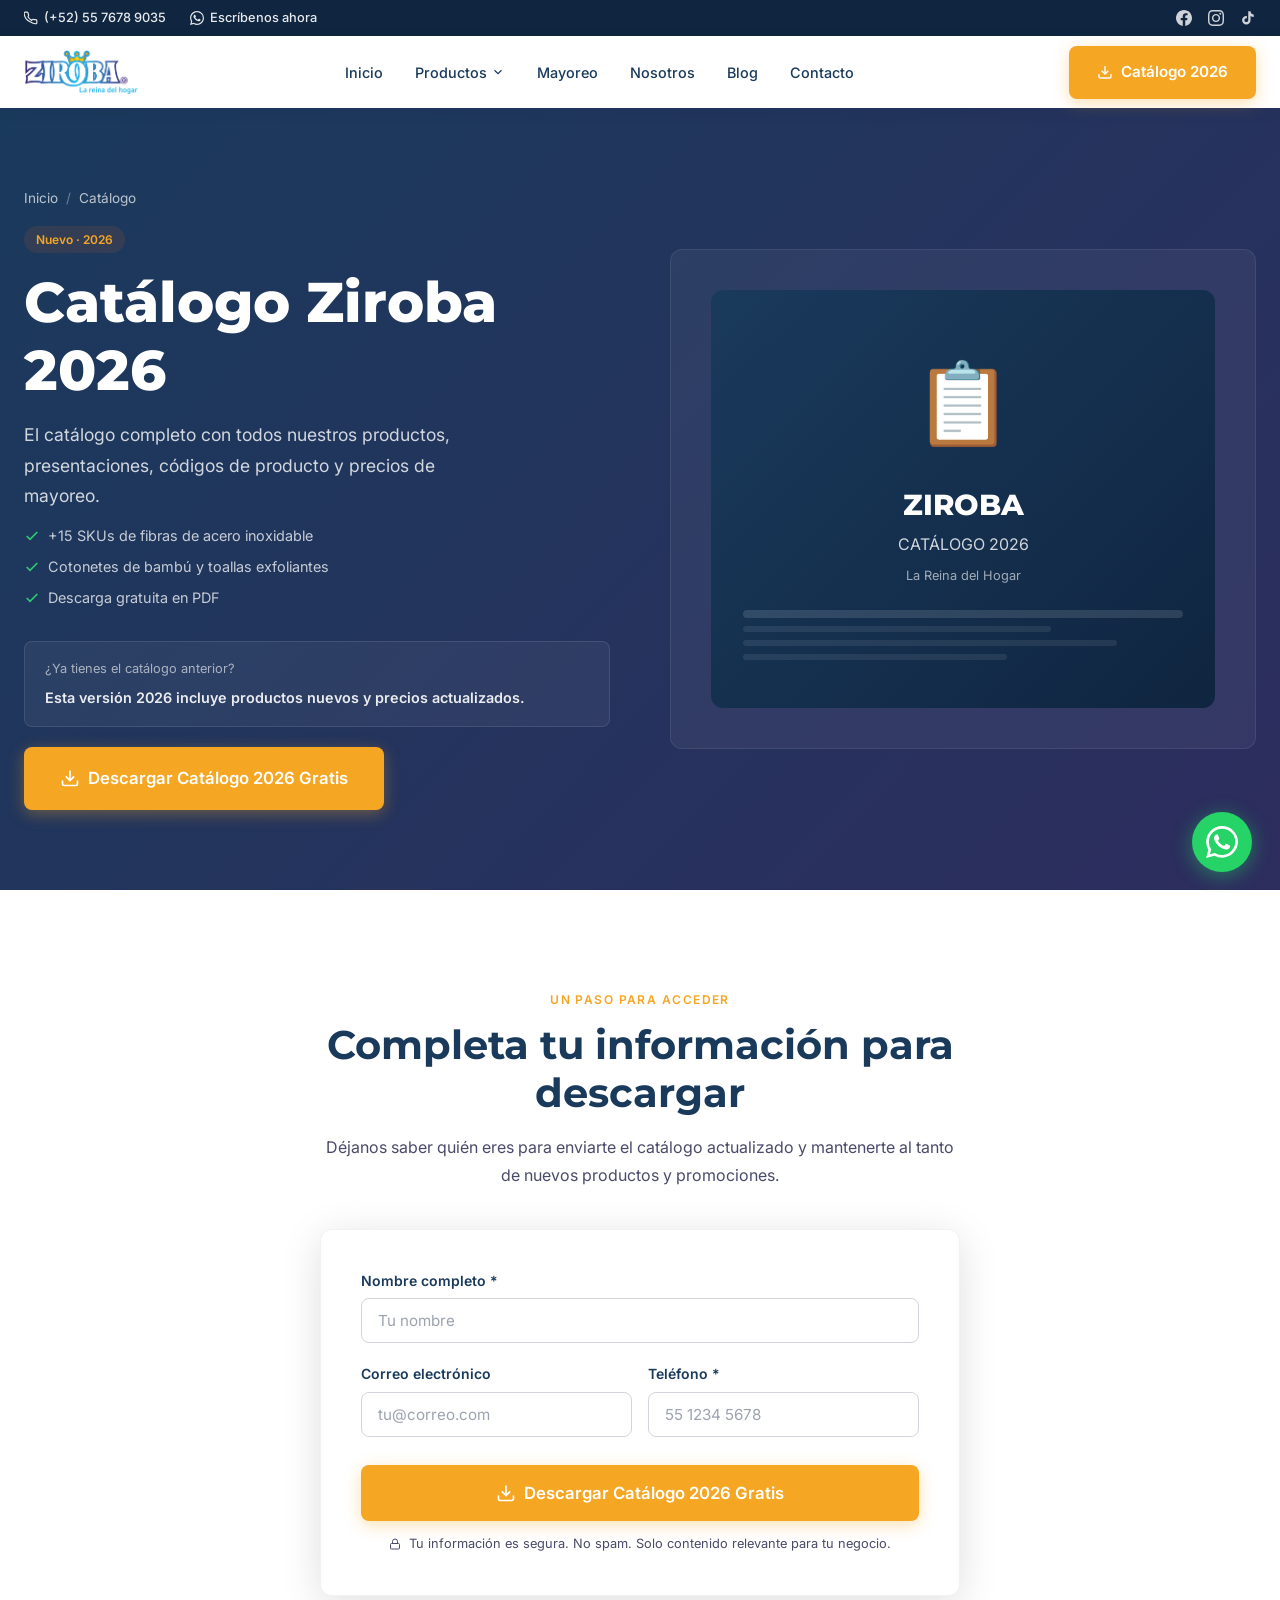
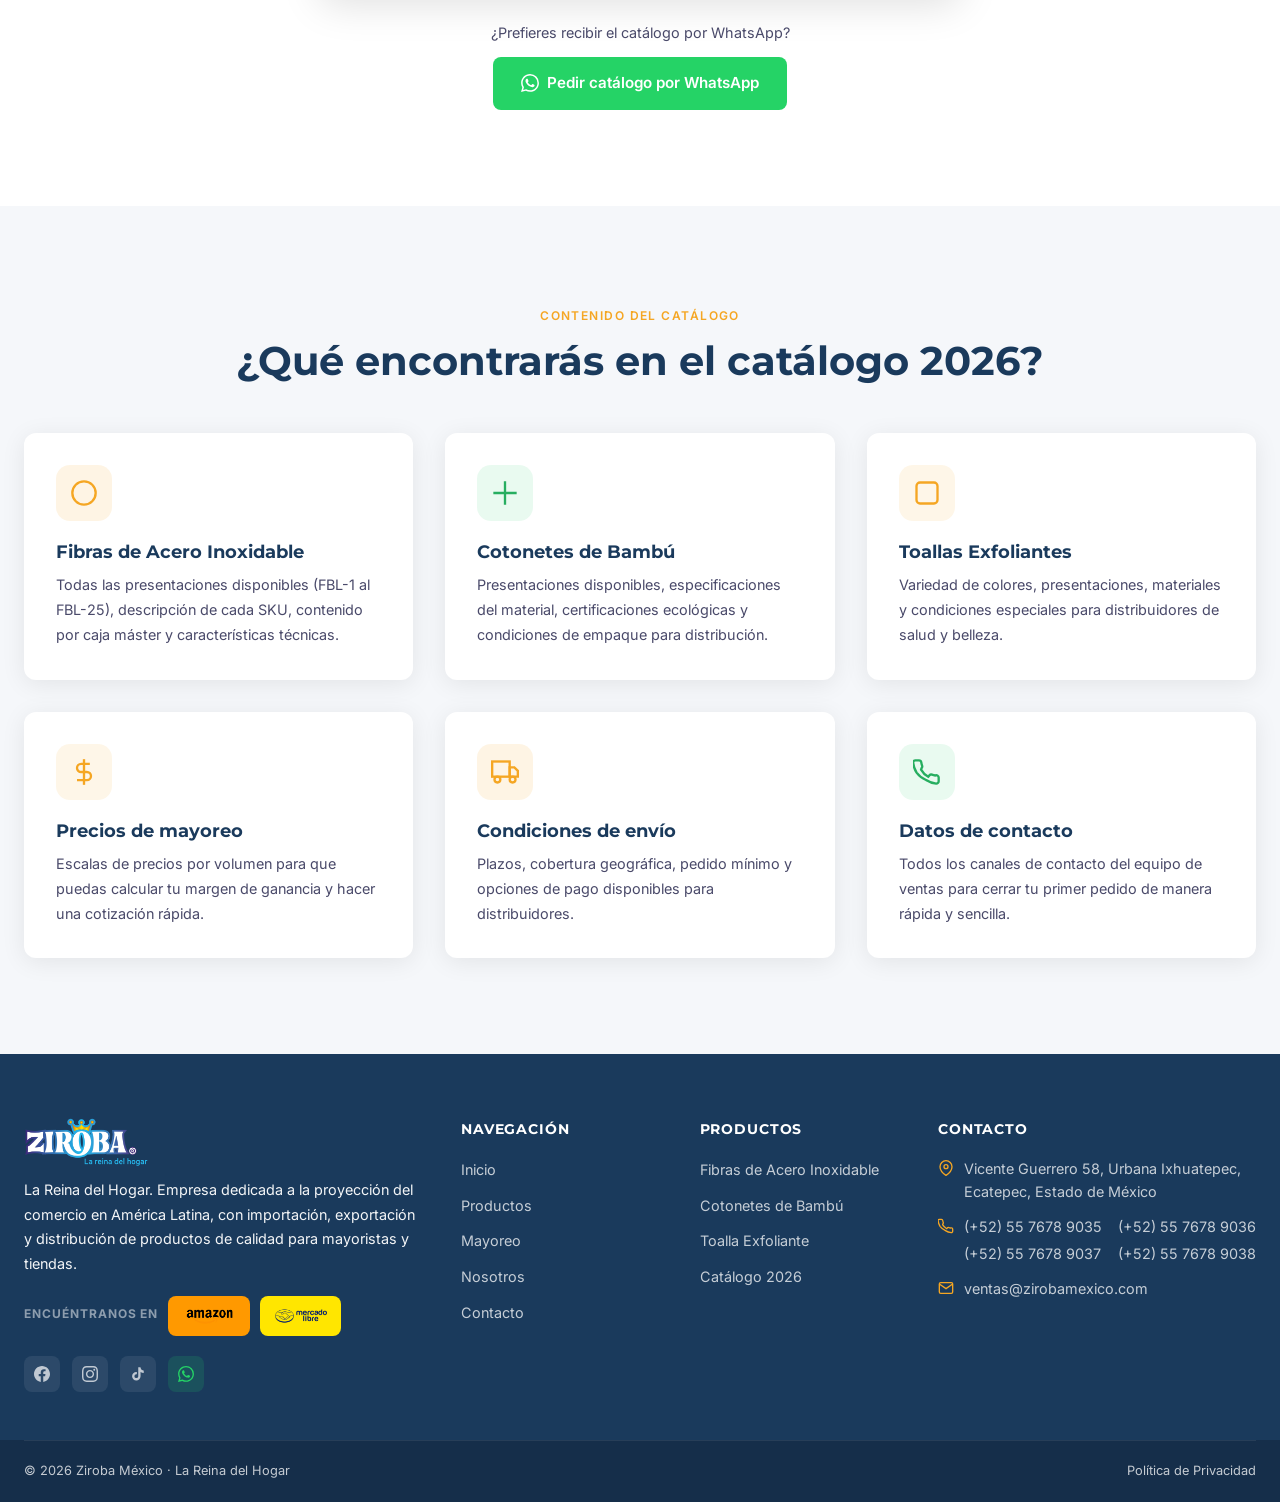
==== catalogo.html @ 5844ca06 "muestra" ====
﻿<!DOCTYPE html>
<html lang="es-MX">
<head>
  <meta charset="UTF-8">
  <meta name="viewport" content="width=device-width, initial-scale=1.0">
  <title>Catálogo Ziroba 2026 — Descarga Gratis</title>
  <meta name="description" content="Descarga gratis el catálogo Ziroba 2026: fibras de acero inoxidable, cotonetes de bambú y toalla exfoliante corporal con códigos de producto y precios de mayoreo.">
  <link rel="canonical" href="https://zirobamexico.com/catalogo.html">
  <meta property="og:title" content="Catálogo Ziroba 2026 — Descarga Gratis">
  <meta property="og:description" content="Descarga gratis el catálogo Ziroba 2026: fibras de acero inoxidable, cotonetes de bambú y toalla exfoliante con códigos de producto y precios de mayoreo.">
  <meta property="og:type" content="website">
  <meta property="og:url" content="https://zirobamexico.com/catalogo.html">
  <meta property="og:image" content="https://zirobamexico.com/imagenes/zirobalogo.png">
  <meta property="og:image:alt" content="Catálogo Ziroba 2026">
  <meta property="og:locale" content="es_MX">
  <meta name="twitter:card" content="summary">
  <meta name="twitter:title" content="Catálogo Ziroba 2026 — Descarga Gratis">
  <meta name="twitter:description" content="Descarga gratis el catálogo Ziroba 2026: fibras de acero inoxidable, cotonetes de bambú y toalla exfoliante con códigos de producto y precios de mayoreo.">
  <meta name="twitter:image" content="https://zirobamexico.com/imagenes/zirobalogo.png">
  <link rel="stylesheet" href="css/main.css">
</head>
<body>

  <div class="utility-bar">
    <div class="container">
      <div class="utility-bar__inner">
        <div class="utility-bar__contact">
          <a href="tel:+525576789035" class="utility-bar__item"><svg xmlns="http://www.w3.org/2000/svg" viewBox="0 0 24 24" fill="none" stroke="currentColor" stroke-width="2"><path d="M22 16.92v3a2 2 0 01-2.18 2 19.79 19.79 0 01-8.63-3.07A19.5 19.5 0 013.07 12.5 19.79 19.79 0 01.12 4 2 2 0 012.1 2h3a2 2 0 012 1.72c.127.96.361 1.903.7 2.81a2 2 0 01-.45 2.11L6.91 9.91a16 16 0 006.17 6.17l1.08-1.34a2 2 0 012.11-.45c.907.339 1.85.573 2.81.7A2 2 0 0122 16.92z"/></svg>(+52) 55 7678 9035</a>
          <a href="https://wa.me/525578583609" target="_blank" rel="noopener" class="utility-bar__item"><svg xmlns="http://www.w3.org/2000/svg" viewBox="0 0 24 24" fill="currentColor"><path d="M17.472 14.382c-.297-.149-1.758-.867-2.03-.967c-.273-.099-.471-.148-.67.15-.197.297-.767.966-.94 1.164-.173.199-.347.223-.644.075-.297-.15-1.255-.463-2.39-1.475-.883-.788-1.48-1.761-1.653-2.059-.173-.297-.018-.458.13-.606.134-.133.298-.347.446-.52.149-.174.198-.298.298-.497.099-.198.05-.371-.025-.52-.075-.149-.669-1.612-.916-2.207-.242-.579-.487-.5-.669-.51-.173-.008-.371-.01-.57-.01-.198 0-.52.074-.792.372-.272.297-1.04 1.016-1.04 2.479 0 1.462 1.065 2.875 1.213 3.074.149.198 2.096 3.2 5.077 4.487.709.306 1.262.489 1.694.625.712.227 1.36.195 1.871.118.571-.085 1.758-.719 2.006-1.413.248-.694.248-1.289.173-1.413-.074-.124-.272-.198-.57-.347m-5.421 7.403h-.004a9.87 9.87 0 01-5.031-1.378l-.361-.214-3.741.982.998-3.648-.235-.374a9.86 9.86 0 01-1.51-5.26c.001-5.45 4.436-9.884 9.888-9.884 2.64 0 5.122 1.03 6.988 2.898a9.825 9.825 0 012.893 6.994c-.003 5.45-4.437 9.884-9.885 9.884m8.413-18.297A11.815 11.815 0 0012.05 0C5.495 0 .16 5.335.157 11.892c0 2.096.547 4.142 1.588 5.945L.057 24l6.305-1.654a11.882 11.882 0 005.683 1.448h.005c6.554 0 11.89-5.335 11.893-11.893a11.821 11.821 0 00-3.48-8.413z"/></svg>Escríbenos ahora</a>
        </div>
        <div class="utility-bar__socials">
          <a href="https://www.facebook.com/ZirobaMX" target="_blank" rel="noopener" aria-label="Facebook"><svg xmlns="http://www.w3.org/2000/svg" viewBox="0 0 24 24" fill="currentColor"><path d="M24 12.073c0-6.627-5.373-12-12-12s-12 5.373-12 12c0 5.99 4.388 10.954 10.125 11.854v-8.385H7.078v-3.47h3.047V9.43c0-3.007 1.792-4.669 4.533-4.669 1.312 0 2.686.235 2.686.235v2.953H15.83c-1.491 0-1.956.925-1.956 1.874v2.25h3.328l-.532 3.47h-2.796v8.385C19.612 23.027 24 18.062 24 12.073z"/></svg></a>
          <a href="https://www.instagram.com/zirobamexico/" target="_blank" rel="noopener" aria-label="Instagram"><svg xmlns="http://www.w3.org/2000/svg" viewBox="0 0 24 24" fill="currentColor"><path d="M12 2.163c3.204 0 3.584.012 4.85.07 3.252.148 4.771 1.691 4.919 4.919.058 1.265.069 1.645.069 4.849 0 3.205-.012 3.584-.069 4.849-.149 3.225-1.664 4.771-4.919 4.919-1.266.058-1.644.07-4.85.07-3.204 0-3.584-.012-4.849-.07-3.26-.149-4.771-1.699-4.919-4.92-.058-1.265-.07-1.644-.07-4.849 0-3.204.013-3.583.07-4.849.149-3.227 1.664-4.771 4.919-4.919 1.266-.057 1.645-.069 4.849-.069zm0-2.163c-3.259 0-3.667.014-4.947.072-4.358.2-6.78 2.618-6.98 6.98-.059 1.281-.073 1.689-.073 4.948 0 3.259.014 3.668.072 4.948.2 4.358 2.618 6.78 6.98 6.98 1.281.058 1.689.072 4.948.072 3.259 0 3.668-.014 4.948-.072 4.354-.2 6.782-2.618 6.979-6.98.059-1.28.073-1.689.073-4.948 0-3.259-.014-3.667-.072-4.947-.196-4.354-2.617-6.78-6.979-6.98-1.281-.059-1.69-.073-4.949-.073zm0 5.838c-3.403 0-6.162 2.759-6.162 6.162s2.759 6.163 6.162 6.163 6.162-2.759 6.162-6.163c0-3.403-2.759-6.162-6.162-6.162zm0 10.162c-2.209 0-4-1.79-4-4 0-2.209 1.791-4 4-4s4 1.791 4 4c0 2.21-1.791 4-4 4zm6.406-11.845c-.796 0-1.441.645-1.441 1.44s.645 1.44 1.441 1.44c.795 0 1.439-.645 1.439-1.44s-.644-1.44-1.439-1.44z"/></svg></a><a href="https://www.tiktok.com/@zirobamexico" target="_blank" rel="noopener" aria-label="TikTok"><svg xmlns="http://www.w3.org/2000/svg" viewBox="0 0 24 24" fill="currentColor"><path d="M19.59 6.69a4.83 4.83 0 01-3.77-4.25V2h-3.45v13.67a2.89 2.89 0 01-2.88 2.5 2.89 2.89 0 01-2.89-2.89 2.89 2.89 0 012.89-2.89c.28 0 .54.04.79.1V9.01a6.33 6.33 0 00-.79-.05 6.34 6.34 0 00-6.34 6.34 6.34 6.34 0 006.34 6.34 6.34 6.34 0 006.33-6.34V8.83a8.18 8.18 0 004.78 1.52V6.9a4.85 4.85 0 01-1.01-.21z"/></svg></a>
        </div>
      </div>
    </div>
  </div>

  <nav class="navbar">
    <div class="container">
      <div class="navbar__inner">
        <a href="index.html" class="navbar__logo"><img src="imagenes/zirobalogo.png" alt="Ziroba México" style="height:44px;width:auto;object-fit:contain;"></a>
        <div class="navbar__nav">
          <a href="index.html" class="navbar__link">Inicio</a>
          <div class="navbar__dropdown">
            <a href="productos.html" class="navbar__link navbar__dropdown-toggle">Productos <svg xmlns="http://www.w3.org/2000/svg" viewBox="0 0 24 24" fill="none" stroke="currentColor" stroke-width="2"><polyline points="6 9 12 15 18 9"/></svg></a>
            <div class="navbar__dropdown-menu">
              <a href="productos.html#fibras" class="navbar__dropdown-item"><img src="imagenes/iconos%20productos/fibra.png" style="width:22px;height:22px;object-fit:contain;flex-shrink:0;">Fibras de Acero</a>
              <a href="productos.html#toallas" class="navbar__dropdown-item"><img src="imagenes/iconos%20productos/toalla.png" style="width:22px;height:22px;object-fit:contain;flex-shrink:0;">Toalla Exfoliante</a>
              <a href="productos.html#cotonetes" class="navbar__dropdown-item"><img src="imagenes/iconos%20productos/cotonete.png" style="width:22px;height:22px;object-fit:contain;flex-shrink:0;">Cotonetes de Bambú</a>
            </div>
          </div>
          <a href="distribuidores.html" class="navbar__link">Mayoreo</a>
          <a href="nosotros.html" class="navbar__link">Nosotros</a>
          <!--  <a href="donde-comprar.html" class="navbar__link">Dóndee Comprar</a> -->
          <a href="blog.html" class="navbar__link">Blog</a>
          <a href="contacto.html" class="navbar__link">Contacto</a>
        </div>
        <a href="catalogo.html" class="btn btn--primary navbar__cta active-cta" style="background:var(--orange);">
          <svg xmlns="http://www.w3.org/2000/svg" width="16" height="16" viewBox="0 0 24 24" fill="none" stroke="currentColor" stroke-width="2"><path d="M21 15v4a2 2 0 01-2 2H5a2 2 0 01-2-2v-4"/><polyline points="7 10 12 15 17 10"/><line x1="12" y1="15" x2="12" y2="3"/></svg>
          Catálogo 2026
        </a>
        <button class="navbar__hamburger" aria-label="Abrir menú"><span></span><span></span><span></span></button>
      </div>
    </div>
  </nav>

  <div class="navbar__mobile">
    <a href="index.html" class="navbar__mobile-link">Inicio</a>
    <a href="productos.html" class="navbar__mobile-link">Productos</a>
    <a href="distribuidores.html" class="navbar__mobile-link">Mayoreo</a>
    <a href="nosotros.html" class="navbar__mobile-link">Nosotros</a>
   <!-- <a href="donde-comprar.html" class="navbar__mobile-link">Dónde Comprar</a> -->
    <a href="blog.html" class="navbar__mobile-link">Blog</a>
    <a href="contacto.html" class="navbar__mobile-link">Contacto</a>
    <div class="navbar__mobile-ctas"><a href="catalogo.html" class="btn btn--orange" style="justify-content:center;">Catálogo 2026</a></div>
  </div>
 
  <!-- HERO CATÁLOGO -->
  <section style="background:linear-gradient(135deg,var(--navy) 0%,#2D2D5E 100%);padding:80px 0;min-height:60vh;display:flex;align-items:center;">
    <div class="container">
      <div class="grid-2" style="align-items:center;gap:60px;">
        <div>
          <nav class="breadcrumb"><a href="index.html">Inicio</a><span class="breadcrumb__sep">/</span><span>Catálogo</span></nav>
          <div class="badge badge--orange" style="margin-bottom:16px;">Nuevo · 2026</div>
          <h1 style="color:white;margin-bottom:16px;">Catálogo Ziroba 2026</h1>
          <p style="color:rgba(255,255,255,.8);font-size:1.1rem;margin-bottom:12px;max-width:480px;">El catálogo completo con todos nuestros productos, presentaciones, códigos de producto y precios de mayoreo.</p>
          <ul style="display:flex;flex-direction:column;gap:8px;margin-bottom:32px;">
            <li style="color:rgba(255,255,255,.75);font-size:.9rem;display:flex;align-items:center;gap:8px;">
              <svg xmlns="http://www.w3.org/2000/svg" width="16" height="16" viewBox="0 0 24 24" fill="none" stroke="#2ECC71" stroke-width="2.5"><polyline points="20 6 9 17 4 12"/></svg>
              +15 SKUs de fibras de acero inoxidable
            </li>
            <li style="color:rgba(255,255,255,.75);font-size:.9rem;display:flex;align-items:center;gap:8px;">
              <svg xmlns="http://www.w3.org/2000/svg" width="16" height="16" viewBox="0 0 24 24" fill="none" stroke="#2ECC71" stroke-width="2.5"><polyline points="20 6 9 17 4 12"/></svg>
              Cotonetes de bambú y toallas exfoliantes
            </li>
            <li style="color:rgba(255,255,255,.75);font-size:.9rem;display:flex;align-items:center;gap:8px;">
              <svg xmlns="http://www.w3.org/2000/svg" width="16" height="16" viewBox="0 0 24 24" fill="none" stroke="#2ECC71" stroke-width="2.5"><polyline points="20 6 9 17 4 12"/></svg>
              Descarga gratuita en PDF
            </li>
          </ul>
          <div style="background:rgba(255,255,255,.05);border:1px solid rgba(255,255,255,.1);border-radius:var(--radius-sm);padding:16px 20px;margin-bottom:20px;">
            <p style="color:rgba(255,255,255,.6);font-size:.8rem;margin-bottom:4px;">¿Ya tienes el catálogo anterior?</p>
            <p style="color:rgba(255,255,255,.9);font-size:.9rem;font-weight:600;">Esta versión 2026 incluye productos nuevos y precios actualizados.</p>
          </div>
          <a href="#formulario-catalogo" class="btn btn--orange btn--lg">
            <svg xmlns="http://www.w3.org/2000/svg" width="20" height="20" viewBox="0 0 24 24" fill="none" stroke="currentColor" stroke-width="2"><path d="M21 15v4a2 2 0 01-2 2H5a2 2 0 01-2-2v-4"/><polyline points="7 10 12 15 17 10"/><line x1="12" y1="15" x2="12" y2="3"/></svg>
            Descargar Catálogo 2026 Gratis
          </a>
        </div>
        <div class="reveal">
          <div style="background:rgba(255,255,255,.05);border:1px solid rgba(255,255,255,.08);border-radius:var(--radius);padding:40px;text-align:center;">
            <div style="background:linear-gradient(135deg,var(--teal),var(--teal-dark));border-radius:var(--radius);padding:48px 32px;margin-bottom:0;">
              <div style="font-size:5rem;margin-bottom:16px;">📋</div>
              <div style="font-family:'Montserrat',sans-serif;font-weight:800;font-size:1.8rem;color:white;margin-bottom:4px;">ZIROBA</div>
              <div style="color:rgba(255,255,255,.8);font-size:1rem;margin-bottom:8px;">CATÁLOGO 2026</div>
              <div style="color:rgba(255,255,255,.6);font-size:.8rem;">La Reina del Hogar</div>
              <div style="margin-top:24px;display:flex;flex-direction:column;gap:8px;">
                <div style="background:rgba(255,255,255,.12);border-radius:6px;height:8px;"></div>
                <div style="background:rgba(255,255,255,.08);border-radius:6px;height:6px;width:70%;"></div>
                <div style="background:rgba(255,255,255,.08);border-radius:6px;height:6px;width:85%;"></div>
                <div style="background:rgba(255,255,255,.08);border-radius:6px;height:6px;width:60%;"></div>
              </div>
            </div>
          </div>
        </div>
      </div>
    </div>
  </section>

  <!-- FORMULARIO DE DESCARGA -->
  <section id="formulario-catalogo" class="section">
    <div class="container">
      <div style="max-width:640px;margin:0 auto;">
        <div class="text-center" style="margin-bottom:40px;">
          <span class="section-label">Un paso para acceder</span>
          <h2 class="section-title">Completa tu información para descargar</h2>
          <p>Déjanos saber quién eres para enviarte el catálogo actualizado y mantenerte al tanto de nuevos productos y promociones.</p>
        </div>

        <div style="background:white;border-radius:var(--radius);box-shadow:var(--shadow-md);padding:40px;border:1px solid rgba(0,0,0,.05);">
          <form data-form="catalogo" data-download="catalogo/catalogo-ziroba-2026.pdf">
            <input type="hidden" name="subject" value="Descarga de catálogo — Ziroba México">
            <input type="hidden" name="from_name" value="Formulario Web Ziroba">
            <div class="form-group">
              <label class="form-label" for="cat-nombre">Nombre completo *</label>
              <input type="text" id="cat-nombre" name="nombre" class="form-control" placeholder="Tu nombre" required>
            </div>
            <div class="grid-2" style="gap:16px;">
              <div class="form-group">
                <label class="form-label" for="cat-email">Correo electrónico</label>
                <input type="email" id="cat-email" name="email" class="form-control" placeholder="tu@correo.com">
              </div>
              <div class="form-group">
                <label class="form-label" for="cat-telefono">Teléfono *</label>
                <input type="tel" id="cat-telefono" name="telefono" class="form-control" placeholder="55 1234 5678" required>
              </div>
            </div>
            <button type="submit" class="btn btn--orange btn--lg" style="width:100%;justify-content:center;margin-top:8px;">
              <svg xmlns="http://www.w3.org/2000/svg" width="20" height="20" viewBox="0 0 24 24" fill="none" stroke="currentColor" stroke-width="2"><path d="M21 15v4a2 2 0 01-2 2H5a2 2 0 01-2-2v-4"/><polyline points="7 10 12 15 17 10"/><line x1="12" y1="15" x2="12" y2="3"/></svg>
              Descargar Catálogo 2026 Gratis
            </button>
          </form>
          <p style="font-size:.8rem;color:var(--gray);text-align:center;margin-top:12px;">
            <svg xmlns="http://www.w3.org/2000/svg" width="12" height="12" viewBox="0 0 24 24" fill="none" stroke="currentColor" stroke-width="2" style="vertical-align:middle;margin-right:4px;"><rect x="3" y="11" width="18" height="11" rx="2" ry="2"/><path d="M7 11V7a5 5 0 0110 0v4"/></svg>
            Tu información es segura. No spam. Solo contenido relevante para tu negocio.
          </p>
        </div>

        <!-- Alternativa WhatsApp -->
        <div style="margin-top:24px;text-align:center;">
          <p style="color:var(--gray);font-size:.9rem;margin-bottom:12px;">¿Prefieres recibir el catálogo por WhatsApp?</p>
          <a href="https://wa.me/525578583609?text=Hola%2C+me+interesa+recibir+el+cat%C3%A1logo+2026+de+Ziroba." target="_blank" rel="noopener"
             class="btn" style="background:#25D366;color:white;gap:8px;display:inline-flex;align-items:center;">
            <svg xmlns="http://www.w3.org/2000/svg" width="18" height="18" viewBox="0 0 24 24" fill="currentColor"><path d="M17.472 14.382c-.297-.149-1.758-.867-2.03-.967c-.273-.099-.471-.148-.67.15-.197.297-.767.966-.94 1.164-.173.199-.347.223-.644.075-.297-.15-1.255-.463-2.39-1.475-.883-.788-1.48-1.761-1.653-2.059-.173-.297-.018-.458.13-.606.134-.133.298-.347.446-.52.149-.174.198-.298.298-.497.099-.198.05-.371-.025-.52-.075-.149-.669-1.612-.916-2.207-.242-.579-.487-.5-.669-.51-.173-.008-.371-.01-.57-.01-.198 0-.52.074-.792.372-.272.297-1.04 1.016-1.04 2.479 0 1.462 1.065 2.875 1.213 3.074.149.198 2.096 3.2 5.077 4.487.709.306 1.262.489 1.694.625.712.227 1.36.195 1.871.118.571-.085 1.758-.719 2.006-1.413.248-.694.248-1.289.173-1.413-.074-.124-.272-.198-.57-.347m-5.421 7.403h-.004a9.87 9.87 0 01-5.031-1.378l-.361-.214-3.741.982.998-3.648-.235-.374a9.86 9.86 0 01-1.51-5.26c.001-5.45 4.436-9.884 9.888-9.884 2.64 0 5.122 1.03 6.988 2.898a9.825 9.825 0 012.893 6.994c-.003 5.45-4.437 9.884-9.885 9.884m8.413-18.297A11.815 11.815 0 0012.05 0C5.495 0 .16 5.335.157 11.892c0 2.096.547 4.142 1.588 5.945L.057 24l6.305-1.654a11.882 11.882 0 005.683 1.448h.005c6.554 0 11.89-5.335 11.893-11.893a11.821 11.821 0 00-3.48-8.413z"/></svg>
            Pedir catálogo por WhatsApp
          </a>
        </div>
      </div>
    </div>
  </section>

  <!-- QUÉ ENCONTRARÁS -->
  <section class="section section--alt">
    <div class="container">
      <div class="text-center" style="margin-bottom:48px;">
        <span class="section-label">Contenido del catálogo</span>
        <h2 class="section-title">¿Qué encontrarás en el catálogo 2026?</h2>
      </div>
      <div class="grid-3">
        <div class="feature-card reveal">
          <div class="feature-card__icon"><svg xmlns="http://www.w3.org/2000/svg" viewBox="0 0 24 24" fill="none" stroke="currentColor" stroke-width="2"><circle cx="12" cy="12" r="10"/></svg></div>
          <h3 class="feature-card__title">Fibras de Acero Inoxidable</h3>
          <p class="feature-card__text">Todas las presentaciones disponibles (FBL-1 al FBL-25), descripción de cada SKU, contenido por caja máster y características técnicas.</p>
        </div>
        <div class="feature-card reveal reveal-delay-1">
          <div class="feature-card__icon" style="background:rgba(46,204,113,.1);color:#27ae60;"><svg xmlns="http://www.w3.org/2000/svg" viewBox="0 0 24 24" fill="none" stroke="currentColor" stroke-width="2"><path d="M12 2v20M2 12h20"/></svg></div>
          <h3 class="feature-card__title">Cotonetes de Bambú</h3>
          <p class="feature-card__text">Presentaciones disponibles, especificaciones del material, certificaciones ecológicas y condiciones de empaque para distribución.</p>
        </div>
        <div class="feature-card reveal reveal-delay-2">
          <div class="feature-card__icon" style="background:rgba(245,166,35,.1);color:var(--orange);"><svg xmlns="http://www.w3.org/2000/svg" viewBox="0 0 24 24" fill="none" stroke="currentColor" stroke-width="2"><rect x="3" y="3" width="18" height="18" rx="3"/></svg></div>
          <h3 class="feature-card__title">Toallas Exfoliantes</h3>
          <p class="feature-card__text">Variedad de colores, presentaciones, materiales y condiciones especiales para distribuidores de salud y belleza.</p>
        </div>
        <div class="feature-card reveal">
          <div class="feature-card__icon" style="background:rgba(245,166,35,.1);color:var(--orange);"><svg xmlns="http://www.w3.org/2000/svg" viewBox="0 0 24 24" fill="none" stroke="currentColor" stroke-width="2"><line x1="12" y1="1" x2="12" y2="23"/><path d="M17 5H9.5a3.5 3.5 0 000 7h5a3.5 3.5 0 010 7H6"/></svg></div>
          <h3 class="feature-card__title">Precios de mayoreo</h3>
          <p class="feature-card__text">Escalas de precios por volumen para que puedas calcular tu margen de ganancia y hacer una cotización rápida.</p>
        </div>
        <div class="feature-card reveal reveal-delay-1">
          <div class="feature-card__icon"><svg xmlns="http://www.w3.org/2000/svg" viewBox="0 0 24 24" fill="none" stroke="currentColor" stroke-width="2"><rect x="1" y="3" width="15" height="13"/><polygon points="16 8 20 8 23 11 23 16 16 16 16 8"/><circle cx="5.5" cy="18.5" r="2.5"/><circle cx="18.5" cy="18.5" r="2.5"/></svg></div>
          <h3 class="feature-card__title">Condiciones de envío</h3>
          <p class="feature-card__text">Plazos, cobertura geográfica, pedido mínimo y opciones de pago disponibles para distribuidores.</p>
        </div>
        <div class="feature-card reveal reveal-delay-2">
          <div class="feature-card__icon" style="background:rgba(46,204,113,.1);color:#27ae60;"><svg xmlns="http://www.w3.org/2000/svg" viewBox="0 0 24 24" fill="none" stroke="currentColor" stroke-width="2"><path d="M22 16.92v3a2 2 0 01-2.18 2 19.79 19.79 0 01-8.63-3.07A19.5 19.5 0 013.07 12.5 19.79 19.79 0 01.12 4 2 2 0 012.1 2h3a2 2 0 012 1.72c.127.96.361 1.903.7 2.81a2 2 0 01-.45 2.11L6.91 9.91a16 16 0 006.17 6.17l1.08-1.34a2 2 0 012.11-.45c.907.339 1.85.573 2.81.7A2 2 0 0122 16.92z"/></svg></div>
          <h3 class="feature-card__title">Datos de contacto</h3>
          <p class="feature-card__text">Todos los canales de contacto del equipo de ventas para cerrar tu primer pedido de manera rápida y sencilla.</p>
        </div>
      </div>
    </div>
  </section>

  <!-- FOOTER -->
  <footer class="footer">
    <div class="container">
      <div class="footer__grid">
        <div>
          <div class="footer__logo">
            <img src="imagenes/zirobalogo.png" alt="Ziroba México" style="height:48px;width:auto;object-fit:contain;">
          </div>
          <p class="footer__desc">La Reina del Hogar. Empresa dedicada a la proyección del comercio en América Latina, con importación, exportación y distribución de productos de calidad para mayoristas y tiendas.</p>
          <div class="footer__encuentranos">
            <p style="font-size:.75rem;font-weight:700;text-transform:uppercase;letter-spacing:.08em;color:rgba(255,255,255,.5);margin-bottom:6px;">Encuéntranos en</p>
            <a href="https://www.amazon.com.mx/s?srs=121147690011&rh=p_89%3AZIROBA" class="amazon" target="_blank" rel="noopener">
              <img src="imagenes/iconos%20productos/amazon.png" alt="Amazon" style="height:28px;width:auto;object-fit:contain;">
            </a>
            <a href="https://listado.mercadolibre.com.mx/zacate-corporal-ziroba#D[A:Zacate%20Corporal%20Ziroba]" class="ml" target="_blank" rel="noopener">
              <img src="imagenes/iconos%20productos/MERCADO%20LIBRE.png" alt="Mercado Libre" style="height:28px;width:auto;object-fit:contain;">
            </a>
          </div>
          <div class="footer__socials">
            <a href="https://www.facebook.com/ZirobaMX" target="_blank" rel="noopener" class="footer__social-btn" aria-label="Facebook">
              <svg xmlns="http://www.w3.org/2000/svg" viewBox="0 0 24 24" fill="currentColor"><path d="M24 12.073c0-6.627-5.373-12-12-12s-12 5.373-12 12c0 5.99 4.388 10.954 10.125 11.854v-8.385H7.078v-3.47h3.047V9.43c0-3.007 1.792-4.669 4.533-4.669 1.312 0 2.686.235 2.686.235v2.953H15.83c-1.491 0-1.956.925-1.956 1.874v2.25h3.328l-.532 3.47h-2.796v8.385C19.612 23.027 24 18.062 24 12.073z"/></svg>
            </a>
            <a href="https://www.instagram.com/zirobamexico/" target="_blank" rel="noopener" class="footer__social-btn" aria-label="Instagram">
              <svg xmlns="http://www.w3.org/2000/svg" viewBox="0 0 24 24" fill="currentColor"><path d="M12 2.163c3.204 0 3.584.012 4.85.07 3.252.148 4.771 1.691 4.919 4.919.058 1.265.069 1.645.069 4.849 0 3.205-.012 3.584-.069 4.849-.149 3.225-1.664 4.771-4.919 4.919-1.266.058-1.644.07-4.85.07-3.204 0-3.584-.012-4.849-.07-3.26-.149-4.771-1.699-4.919-4.92-.058-1.265-.07-1.644-.07-4.849 0-3.204.013-3.583.07-4.849.149-3.227 1.664-4.771 4.919-4.919 1.266-.057 1.645-.069 4.849-.069zm0-2.163c-3.259 0-3.667.014-4.947.072-4.358.2-6.78 2.618-6.98 6.98-.059 1.281-.073 1.689-.073 4.948 0 3.259.014 3.668.072 4.948.2 4.358 2.618 6.78 6.98 6.98 1.281.058 1.689.072 4.948.072 3.259 0 3.668-.014 4.948-.072 4.354-.2 6.782-2.618 6.979-6.98.059-1.28.073-1.689.073-4.948 0-3.259-.014-3.667-.072-4.947-.196-4.354-2.617-6.78-6.979-6.98-1.281-.059-1.69-.073-4.949-.073zm0 5.838c-3.403 0-6.162 2.759-6.162 6.162s2.759 6.163 6.162 6.163 6.162-2.759 6.162-6.163c0-3.403-2.759-6.162-6.162-6.162zm0 10.162c-2.209 0-4-1.79-4-4 0-2.209 1.791-4 4-4s4 1.791 4 4c0 2.21-1.791 4-4 4zm6.406-11.845c-.796 0-1.441.645-1.441 1.44s.645 1.44 1.441 1.44c.795 0 1.439-.645 1.439-1.44s-.644-1.44-1.439-1.44z"/></svg>
            </a>
            <a href="https://www.tiktok.com/@zirobamexico" target="_blank" rel="noopener" class="footer__social-btn" aria-label="TikTok">
              <svg xmlns="http://www.w3.org/2000/svg" viewBox="0 0 24 24" fill="currentColor"><path d="M19.59 6.69a4.83 4.83 0 01-3.77-4.25V2h-3.45v13.67a2.89 2.89 0 01-2.88 2.5 2.89 2.89 0 01-2.89-2.89 2.89 2.89 0 012.89-2.89c.28 0 .54.04.79.1V9.01a6.33 6.33 0 00-.79-.05 6.34 6.34 0 00-6.34 6.34 6.34 6.34 0 006.34 6.34 6.34 6.34 0 006.33-6.34V8.83a8.18 8.18 0 004.78 1.52V6.9a4.85 4.85 0 01-1.01-.21z"/></svg>
            </a>
            <a href="https://wa.me/525578583609" class="footer__social-btn" aria-label="WhatsApp" style="background:rgba(37,211,102,.15);color:#25D366;">
              <svg xmlns="http://www.w3.org/2000/svg" viewBox="0 0 24 24" fill="currentColor"><path d="M17.472 14.382c-.297-.149-1.758-.867-2.03-.967-.273-.099-.471-.148-.67.15-.197.297-.767.966-.94 1.164-.173.199-.347.223-.644.075-.297-.15-1.255-.463-2.39-1.475-.883-.788-1.48-1.761-1.653-2.059-.173-.297-.018-.458.13-.606.134-.133.298-.347.446-.52.149-.174.198-.298.298-.497.099-.198.05-.371-.025-.52-.075-.149-.669-1.612-.916-2.207-.242-.579-.487-.5-.669-.51-.173-.008-.371-.01-.57-.01-.198 0-.52.074-.792.372-.272.297-1.04 1.016-1.04 2.479 0 1.462 1.065 2.875 1.213 3.074.149.198 2.096 3.2 5.077 4.487.709.306 1.262.489 1.694.625.712.227 1.36.195 1.871.118.571-.085 1.758-.719 2.006-1.413.248-.694.248-1.289.173-1.413-.074-.124-.272-.198-.57-.347m-5.421 7.403h-.004a9.87 9.87 0 01-5.031-1.378l-.361-.214-3.741.982.998-3.648-.235-.374a9.86 9.86 0 01-1.51-5.26c.001-5.45 4.436-9.884 9.888-9.884 2.64 0 5.122 1.03 6.988 2.898a9.825 9.825 0 012.893 6.994c-.003 5.45-4.437 9.884-9.885 9.884m8.413-18.297A11.815 11.815 0 0012.05 0C5.495 0 .16 5.335.157 11.892c0 2.096.547 4.142 1.588 5.945L.057 24l6.305-1.654a11.882 11.882 0 005.683 1.448h.005c6.554 0 11.89-5.335 11.893-11.893a11.821 11.821 0 00-3.48-8.413z"/></svg>
            </a>
          </div>
        </div>
        <div>
          <div class="footer__col-title">Navegación</div>
          <ul class="footer__links">
            <li><a href="index.html">Inicio</a></li>
            <li><a href="productos.html">Productos</a></li>
            <li><a href="distribuidores.html">Mayoreo</a></li>
            <li><a href="nosotros.html">Nosotros</a></li>
           <!-- <li><a href="donde-comprar.html">Dónde Comprar</a></li> -->
            <li><a href="contacto.html">Contacto</a></li>
          </ul>
        </div>
        <div>
          <div class="footer__col-title">Productos</div>
          <ul class="footer__links">
            <li><a href="productos.html#fibras">Fibras de Acero Inoxidable</a></li>
            <li><a href="productos.html#cotonetes">Cotonetes de Bambú</a></li>
            <li><a href="productos.html#toallas">Toalla Exfoliante</a></li>
            <li><a href="catalogo.html">Catálogo 2026</a></li>
          </ul>
        </div>
        <div>
          <div class="footer__col-title">Contacto</div>
          <div class="footer__contact-item">
            <svg xmlns="http://www.w3.org/2000/svg" viewBox="0 0 24 24" fill="none" stroke="#F5A623" stroke-width="2"><path d="M21 10c0 7-9 13-9 13s-9-6-9-13a9 9 0 0118 0z"/><circle cx="12" cy="10" r="3"/></svg>
            <a href="https://maps.app.goo.gl/gzKfzwtEmLWUvBBd7" target="_blank" rel="noopener" style="color:inherit;">Vicente Guerrero 58, Urbana Ixhuatepec,<br>Ecatepec, Estado de México</a>
          </div>
          <div class="footer__contact-item" style="align-items:flex-start;">
            <svg xmlns="http://www.w3.org/2000/svg" viewBox="0 0 24 24" fill="none" stroke="#F5A623" stroke-width="2" style="width:16px;height:16px;flex-shrink:0;margin-top:3px;"><path d="M22 16.92v3a2 2 0 01-2.18 2 19.79 19.79 0 01-8.63-3.07A19.5 19.5 0 013.07 12.5 19.79 19.79 0 01.12 4 2 2 0 012.1 2h3a2 2 0 012 1.72c.127.96.361 1.903.7 2.81a2 2 0 01-.45 2.11L6.91 9.91a16 16 0 006.17 6.17l1.08-1.34a2 2 0 012.11-.45c.907.339 1.85.573 2.81.7A2 2 0 0122 16.92z"/></svg>
            <div style="display:grid;grid-template-columns:1fr 1fr;gap:4px 16px;">
              <a href="tel:+525576789035" style="color:inherit;white-space:nowrap;">(+52) 55 7678 9035</a>
              <a href="tel:+525576789036" style="color:inherit;white-space:nowrap;">(+52) 55 7678 9036</a>
              <a href="tel:+525576789037" style="color:inherit;white-space:nowrap;">(+52) 55 7678 9037</a>
              <a href="tel:+525576789038" style="color:inherit;white-space:nowrap;">(+52) 55 7678 9038</a>
              
            </div>
          </div>
          <div class="footer__contact-item">
            <svg xmlns="http://www.w3.org/2000/svg" viewBox="0 0 24 24" fill="none" stroke="currentColor" stroke-width="2"><path d="M4 4h16c1.1 0 2 .9 2 2v12c0 1.1-.9 2-2 2H4c-1.1 0-2-.9-2-2V6c0-1.1.9-2 2-2z"/><polyline points="22,6 12,13 2,6"/></svg>
            <a href="mailto:ventas@zirobamexico.com" style="color:inherit;">ventas@zirobamexico.com</a>
          </div>
        </div>
      </div>
    </div>
    <div style="background:rgba(0,0,0,.2);">
      <div class="container">
        <div class="footer__bottom">
          <span>© 2026 Ziroba México · La Reina del Hogar</span>
          <a href="#">Política de Privacidad</a>
        </div>
      </div>
    </div>
  </footer>

  <a href="https://wa.me/525578583609?text=Hola%2C+me+interesa+recibir+el+cat%C3%A1logo+2026+de+Ziroba." target="_blank" rel="noopener" class="wa-fab" aria-label="WhatsApp">
    <svg xmlns="http://www.w3.org/2000/svg" viewBox="0 0 24 24" fill="currentColor"><path d="M17.472 14.382c-.297-.149-1.758-.867-2.03-.967c-.273-.099-.471-.148-.67.15-.197.297-.767.966-.94 1.164-.173.199-.347.223-.644.075-.297-.15-1.255-.463-2.39-1.475-.883-.788-1.48-1.761-1.653-2.059-.173-.297-.018-.458.13-.606.134-.133.298-.347.446-.52.149-.174.198-.298.298-.497.099-.198.05-.371-.025-.52-.075-.149-.669-1.612-.916-2.207-.242-.579-.487-.5-.669-.51-.173-.008-.371-.01-.57-.01-.198 0-.52.074-.792.372-.272.297-1.04 1.016-1.04 2.479 0 1.462 1.065 2.875 1.213 3.074.149.198 2.096 3.2 5.077 4.487.709.306 1.262.489 1.694.625.712.227 1.36.195 1.871.118.571-.085 1.758-.719 2.006-1.413.248-.694.248-1.289.173-1.413-.074-.124-.272-.198-.57-.347m-5.421 7.403h-.004a9.87 9.87 0 01-5.031-1.378l-.361-.214-3.741.982.998-3.648-.235-.374a9.86 9.86 0 01-1.51-5.26c.001-5.45 4.436-9.884 9.888-9.884 2.64 0 5.122 1.03 6.988 2.898a9.825 9.825 0 012.893 6.994c-.003 5.45-4.437 9.884-9.885 9.884m8.413-18.297A11.815 11.815 0 0012.05 0C5.495 0 .16 5.335.157 11.892c0 2.096.547 4.142 1.588 5.945L.057 24l6.305-1.654a11.882 11.882 0 005.683 1.448h.005c6.554 0 11.89-5.335 11.893-11.893a11.821 11.821 0 00-3.48-8.413z"/></svg>
  </a>

  <script src="js/config.js"></script>
  <script src="js/main.js"></script>
</body>
</html>
---- css/main.css ----
/* =========================================
   ZIROBA MÉXICO — Main Stylesheet
   ========================================= */

/* --- Google Fonts import --- */
@import url('https://fonts.googleapis.com/css2?family=Montserrat:wght@400;600;700;800&family=Inter:wght@400;500;600&family=Nunito:wght@800;900&display=swap');

/* --- CSS Custom Properties --- */
:root {
  --teal:        #1A3A5C;
  --teal-dark:   #0F2540;
  --teal-light:  #2E5F8A;
  --teal-pale:   #E8F4FD;
  --orange:      #F5A623;
  --orange-soft: #D9921F;
  --navy:        #1A3A5C;
  --gray:        #4A4A6A;
  --gray-light:  #F5F7FA;
  --white:       #FFFFFF;
  --green:       #2ECC71;

  --font-heading: 'Montserrat', sans-serif;
  --font-body:    'Inter', sans-serif;
  --font-accent:  'Nunito', sans-serif;

  --max-w: 1280px;
  --radius: 12px;
  --radius-sm: 8px;
  --shadow: 0 4px 24px rgba(0,0,0,.08);
  --shadow-md: 0 8px 40px rgba(0,0,0,.13);
  --transition: .25s ease;
}

/* --- Reset --- */
*, *::before, *::after { box-sizing: border-box; margin: 0; padding: 0; }
html { scroll-behavior: smooth; font-size: 16px; }
body {
  font-family: var(--font-body);
  color: var(--navy);
  background: var(--white);
  line-height: 1.6;
  overflow-x: hidden;
}
img { max-width: 100%; display: block; }
a { color: inherit; text-decoration: none; }
ul { list-style: none; }
button { cursor: pointer; border: none; background: none; font-family: inherit; }
input, textarea, select {
  font-family: var(--font-body);
  font-size: 1rem;
}

/* --- Typography --- */
h1, h2, h3, h4 {
  font-family: var(--font-heading);
  line-height: 1.2;
  color: var(--navy);
}
h1 { font-size: clamp(2rem, 5vw, 3.5rem); font-weight: 800; }
h2 { font-size: clamp(1.6rem, 3.5vw, 2.5rem); font-weight: 700; }
h3 { font-size: clamp(1.1rem, 2vw, 1.4rem); font-weight: 700; }
h4 { font-size: 1.1rem; font-weight: 600; }
p  { color: var(--gray); font-size: 1rem; line-height: 1.75; }

/* --- Layout --- */
.container {
  max-width: var(--max-w);
  margin: 0 auto;
  padding: 0 24px;
}
.section { padding: 96px 0; }
.section--sm { padding: 64px 0; }
.section--alt { background: var(--gray-light); }
.section--teal { background: var(--teal); color: var(--white); }
.section--teal p, .section--teal h2 { color: var(--white); }
.section--pale { background: var(--teal-pale); }
.section--dark { background: var(--navy); color: var(--white); }
.section--dark h2, .section--dark p { color: var(--white); }

.grid-2 { display: grid; grid-template-columns: 1fr 1fr; gap: 48px; align-items: center; }
.grid-3 { display: grid; grid-template-columns: repeat(3, 1fr); gap: 32px; }
.grid-4 { display: grid; grid-template-columns: repeat(4, 1fr); gap: 24px; }

.text-center { text-align: center; }
.section-label {
  display: inline-block;
  font-family: var(--font-body);
  font-weight: 600;
  font-size: .75rem;
  letter-spacing: .12em;
  text-transform: uppercase;
  color: #F5A623;
  margin-bottom: 12px;
}
.section-title { margin-bottom: 16px; }
.section-subtitle { color: var(--gray); font-size: 1.1rem; margin-bottom: 48px; max-width: 600px; }
.section-subtitle.center { margin: 0 auto 48px; }

/* --- Buttons --- */
.btn {
  display: inline-flex;
  align-items: center;
  gap: 8px;
  padding: 14px 28px;
  border-radius: var(--radius-sm);
  font-family: var(--font-body);
  font-weight: 600;
  font-size: .95rem;
  transition: background var(--transition), transform var(--transition), box-shadow var(--transition);
  white-space: nowrap;
}
.btn:hover { transform: translateY(-2px); }
.btn--primary {
  background: #F5A623;
  color: var(--white);
  box-shadow: 0 4px 16px rgba(245,166,35,.35);
}
.btn--primary:hover { background: #D9921F; box-shadow: 0 6px 24px rgba(245,166,35,.45); }
.btn--orange {
  background: var(--orange);
  color: var(--white);
  box-shadow: 0 4px 16px rgba(245,166,35,.35);
}
.btn--orange:hover { background: var(--orange-soft); box-shadow: 0 6px 24px rgba(245,166,35,.45); }
.btn--outline-white {
  background: transparent;
  color: var(--white);
  border: 2px solid rgba(255,255,255,.7);
}
.btn--outline-white:hover { background: rgba(255,255,255,.1); border-color: var(--white); }
.btn--outline-teal {
  background: transparent;
  color: #F5A623;
  border: 2px solid #F5A623;
}
.btn--outline-teal:hover { background: #F5A623; color: var(--white); }
.btn--lg { padding: 18px 36px; font-size: 1.05rem; }
.btn--sm { padding: 10px 20px; font-size: .875rem; }

/* --- Utility Bar --- */
.utility-bar {
  background: var(--teal-dark);
  padding: 8px 0;
}
.utility-bar__inner {
  display: flex;
  align-items: center;
  justify-content: space-between;
}
.utility-bar__contact {
  display: flex;
  align-items: center;
  gap: 24px;
}
.utility-bar__item {
  display: flex;
  align-items: center;
  gap: 6px;
  color: rgba(255,255,255,.9);
  font-size: .8rem;
  font-weight: 500;
  transition: color var(--transition);
}
.utility-bar__item:hover { color: var(--white); }
.utility-bar__item svg { width: 14px; height: 14px; flex-shrink: 0; }
.utility-bar__socials { display: flex; align-items: center; gap: 16px; }
.utility-bar__socials a {
  color: rgba(255,255,255,.8);
  transition: color var(--transition);
  display: flex;
}
.utility-bar__socials a:hover { color: var(--white); }
.utility-bar__socials svg { width: 16px; height: 16px; }

/* --- Navbar --- */
.navbar {
  position: sticky;
  top: 0;
  z-index: 100;
  background: var(--white);
  box-shadow: 0 2px 16px rgba(0,0,0,.06);
  transition: box-shadow var(--transition);
}
.navbar.scrolled { box-shadow: 0 4px 24px rgba(0,0,0,.12); }
.navbar__inner {
  display: flex;
  align-items: center;
  justify-content: space-between;
  height: 72px;
}
.navbar__logo {
  display: flex;
  align-items: center;
  flex-shrink: 0;
}
.navbar__logo img {
  height: 44px;
  width: auto;
  object-fit: contain;
  display: block;
}
.navbar__logo-icon {
  width: 40px;
  height: 40px;
  background: var(--teal);
  border-radius: 8px;
  display: flex;
  align-items: center;
  justify-content: center;
  color: white;
  font-size: 1.2rem;
  font-weight: 900;
}
.navbar__nav {
  display: flex;
  align-items: center;
  gap: 4px;
}
.navbar__link {
  padding: 8px 14px;
  border-radius: var(--radius-sm);
  font-weight: 500;
  font-size: .9rem;
  color: var(--navy);
  transition: background var(--transition), color var(--transition);
  position: relative;
}
.navbar__link:hover, .navbar__link.active {
  background: var(--teal-pale);
  color: var(--teal);
}
.navbar__dropdown { position: relative; }
.navbar__dropdown-toggle {
  display: flex;
  align-items: center;
  gap: 4px;
}
.navbar__dropdown-toggle svg { width: 14px; height: 14px; transition: transform var(--transition); }
.navbar__dropdown:hover .navbar__dropdown-toggle svg { transform: rotate(180deg); }
.navbar__dropdown-menu {
  position: absolute;
  top: calc(100% + 8px);
  left: 0;
  background: var(--white);
  border-radius: var(--radius);
  box-shadow: var(--shadow-md);
  padding: 8px;
  min-width: 240px;
  opacity: 0;
  visibility: hidden;
  transform: translateY(-8px);
  transition: all var(--transition);
  border: 1px solid rgba(0,0,0,.06);
}
.navbar__dropdown:hover .navbar__dropdown-menu {
  opacity: 1;
  visibility: visible;
  transform: translateY(0);
}
.navbar__dropdown-item {
  display: flex;
  align-items: center;
  gap: 10px;
  padding: 10px 12px;
  border-radius: var(--radius-sm);
  font-size: .9rem;
  color: var(--gray);
  transition: background var(--transition), color var(--transition);
}
.navbar__dropdown-item:hover { background: var(--teal-pale); color: var(--teal); }
.navbar__dropdown-item svg { width: 18px; height: 18px; color: var(--teal); flex-shrink: 0; }
.navbar__cta { margin-left: 8px; }
.navbar__hamburger {
  display: none;
  flex-direction: column;
  gap: 5px;
  padding: 8px;
  border-radius: var(--radius-sm);
}
.navbar__hamburger span {
  display: block;
  width: 22px;
  height: 2px;
  background: var(--navy);
  border-radius: 2px;
  transition: all var(--transition);
}
.navbar__hamburger.open span:nth-child(1) { transform: translateY(7px) rotate(45deg); }
.navbar__hamburger.open span:nth-child(2) { opacity: 0; }
.navbar__hamburger.open span:nth-child(3) { transform: translateY(-7px) rotate(-45deg); }

/* Mobile drawer */
.navbar__mobile {
  display: none;
  position: fixed;
  inset: 0;
  background: var(--white);
  z-index: 99;
  flex-direction: column;
  padding: 90px 24px 32px;
  overflow-y: auto;
  transform: translateX(100%);
  transition: transform .3s ease;
}
.navbar__mobile.open { transform: translateX(0); }
.navbar__mobile-link {
  display: flex;
  align-items: center;
  justify-content: space-between;
  padding: 16px 0;
  border-bottom: 1px solid var(--gray-light);
  font-family: var(--font-heading);
  font-weight: 700;
  font-size: 1.1rem;
  color: var(--navy);
}
.navbar__mobile-link:hover { color: var(--teal); }
.navbar__mobile-sub { padding-left: 16px; }
.navbar__mobile-sub a {
  display: block;
  padding: 12px 0;
  border-bottom: 1px solid var(--gray-light);
  font-size: .95rem;
  color: var(--gray);
}
.navbar__mobile-sub a:hover { color: var(--teal); }
.navbar__mobile-ctas { margin-top: 32px; display: flex; flex-direction: column; gap: 12px; }
.navbar__mobile-wa {
  display: flex;
  align-items: center;
  gap: 8px;
  justify-content: center;
  padding: 14px;
  background: #25D366;
  color: white;
  border-radius: var(--radius-sm);
  font-weight: 600;
  margin-top: 12px;
}

/* --- Cards --- */
.card {
  background: var(--white);
  border-radius: var(--radius);
  box-shadow: var(--shadow);
  overflow: hidden;
  transition: box-shadow var(--transition), transform var(--transition);
}
.card:hover { box-shadow: var(--shadow-md); transform: translateY(-4px); }
.card__img { width: 100%; aspect-ratio: 16/9; object-fit: cover; }
.card__body { padding: 24px; }
.card__badge {
  display: inline-block;
  padding: 4px 10px;
  border-radius: 20px;
  font-size: .75rem;
  font-weight: 600;
  letter-spacing: .05em;
  text-transform: uppercase;
  background: rgba(245,166,35,.12);
  color: #D9921F;
  margin-bottom: 10px;
}
.card__badge--green { background: rgba(46,204,113,.12); color: #27ae60; }
.card__badge--orange { background: rgba(255,107,26,.12); color: var(--orange); }
.card__title { margin-bottom: 8px; }
.card__text { font-size: .9rem; margin-bottom: 16px; }
.card__link {
  display: inline-flex;
  align-items: center;
  gap: 6px;
  color: var(--teal);
  font-weight: 700;
  font-size: .9rem;
  transition: gap var(--transition);
}
.card__link:hover { gap: 10px; }

/* Feature icon card */
.feature-card {
  background: var(--white);
  border-radius: var(--radius);
  padding: 32px;
  box-shadow: var(--shadow);
  transition: box-shadow var(--transition), transform var(--transition);
}
.feature-card:hover { box-shadow: var(--shadow-md); transform: translateY(-4px); }
.feature-card__icon {
  width: 56px;
  height: 56px;
  background: rgba(245,166,35,.12);
  border-radius: 14px;
  display: flex;
  align-items: center;
  justify-content: center;
  margin-bottom: 20px;
  color: #F5A623;
}
.feature-card__icon svg { width: 28px; height: 28px; }
.feature-card__title { margin-bottom: 10px; font-size: 1.1rem; }
.feature-card__text { font-size: .9rem; }

/* Stat card */
.stat-card { text-align: center; padding: 24px; }
.stat-card__number {
  font-family: var(--font-accent);
  font-size: clamp(2.5rem, 5vw, 4rem);
  font-weight: 900;
  color: var(--white);
  line-height: 1;
  margin-bottom: 6px;
}
.stat-card__label { color: rgba(255,255,255,.8); font-size: .9rem; font-weight: 500; }

/* Testimonial card */
.testimonial-card {
  background: var(--white);
  border-radius: var(--radius);
  padding: 28px;
  box-shadow: var(--shadow);
  position: relative;
}
.testimonial-card::before {
  content: '"';
  position: absolute;
  top: 16px;
  right: 24px;
  font-size: 4rem;
  color: var(--teal-pale);
  font-family: Georgia, serif;
  line-height: 1;
}
.testimonial-card__text { font-size: .95rem; font-style: italic; margin-bottom: 20px; }
.testimonial-card__author { display: flex; align-items: center; gap: 12px; }
.testimonial-card__avatar {
  width: 44px;
  height: 44px;
  background: var(--teal);
  border-radius: 50%;
  display: flex;
  align-items: center;
  justify-content: center;
  color: white;
  font-family: var(--font-heading);
  font-weight: 700;
  font-size: 1.1rem;
  flex-shrink: 0;
}
.testimonial-card__name { font-weight: 700; font-size: .9rem; color: var(--navy); }
.testimonial-card__role { font-size: .8rem; color: var(--gray); }

/* --- Product card --- */
.product-card {
  background: var(--white);
  border-radius: var(--radius);
  box-shadow: var(--shadow);
  overflow: hidden;
  transition: box-shadow var(--transition), transform var(--transition);
}
.product-card:hover { box-shadow: var(--shadow-md); transform: translateY(-4px); }
.product-card__img-wrap {
  background: var(--gray-light);
  aspect-ratio: 1;
  display: flex;
  align-items: center;
  justify-content: center;
  overflow: hidden;
}
.product-card__img-placeholder {
  display: flex;
  flex-direction: column;
  align-items: center;
  gap: 8px;
  color: var(--teal);
  opacity: .5;
}
.product-card__img-placeholder svg { width: 48px; height: 48px; }
.product-card__img-placeholder span { font-size: .8rem; font-weight: 600; }
.product-card__body { padding: 20px; }
.product-card__code { font-size: .75rem; color: var(--gray); margin-bottom: 4px; font-weight: 600; letter-spacing: .05em; text-transform: uppercase; }
.product-card__name { font-size: 1rem; font-weight: 700; margin-bottom: 6px; }
.product-card__detail { font-size: .85rem; color: var(--gray); margin-bottom: 16px; }

/* --- Forms --- */
.form-group { margin-bottom: 20px; }
.form-label { display: block; font-weight: 600; font-size: .875rem; margin-bottom: 6px; color: var(--navy); }
.form-control {
  width: 100%;
  padding: 12px 16px;
  border: 1.5px solid #D1D5DB;
  border-radius: var(--radius-sm);
  font-size: .95rem;
  color: var(--navy);
  background: var(--white);
  transition: border-color var(--transition), box-shadow var(--transition);
  outline: none;
}
.form-control:focus { border-color: var(--teal); box-shadow: 0 0 0 3px rgba(26,58,92,.12); }
.form-control::placeholder { color: #9CA3AF; }
textarea.form-control { resize: vertical; min-height: 120px; }
select.form-control { cursor: pointer; appearance: none; background-image: url("data:image/svg+xml,%3Csvg xmlns='http://www.w3.org/2000/svg' width='16' height='16' viewBox='0 0 24 24' fill='none' stroke='%234A4A6A' stroke-width='2'%3E%3Cpolyline points='6 9 12 15 18 9'/%3E%3C/svg%3E"); background-repeat: no-repeat; background-position: right 12px center; padding-right: 40px; }

/* Inline form */
.form-inline { display: flex; gap: 12px; }
.form-inline .form-control { flex: 1; }

/* --- Breadcrumb --- */
.breadcrumb {
  display: flex;
  align-items: center;
  gap: 8px;
  font-size: .85rem;
  color: rgba(255,255,255,.7);
  margin-bottom: 16px;
}
.breadcrumb a { color: rgba(255,255,255,.7); }
.breadcrumb a:hover { color: var(--white); }
.breadcrumb__sep { opacity: .5; }

/* --- Page Hero (inner pages) --- */
.page-hero {
  background: linear-gradient(135deg, var(--teal-dark) 0%, var(--teal) 60%, var(--teal-light) 100%);
  padding: 72px 0 60px;
  color: var(--white);
}
.page-hero h1 { color: var(--white); margin-bottom: 12px; }
.page-hero p { color: rgba(255,255,255,.85); font-size: 1.1rem; max-width: 520px; }

/* --- Checklist --- */
.checklist { display: flex; flex-direction: column; gap: 12px; }
.checklist__item {
  display: flex;
  align-items: flex-start;
  gap: 10px;
  font-size: .95rem;
  color: var(--gray);
}
.checklist__icon { color: #F5A623; flex-shrink: 0; margin-top: 2px; }
.checklist__icon svg { width: 18px; height: 18px; }

/* --- Separator --- */
.sep { border: none; border-top: 1px solid rgba(0,0,0,.07); margin: 48px 0; }

/* --- Badge pill --- */
.badge {
  display: inline-flex;
  align-items: center;
  gap: 4px;
  padding: 4px 12px;
  border-radius: 20px;
  font-size: .75rem;
  font-weight: 600;
}
.badge--teal { background: rgba(245,166,35,.12); color: #D9921F; }
.badge--orange { background: rgba(255,107,26,.1); color: var(--orange); }
.badge--green { background: rgba(46,204,113,.1); color: #27ae60; }

/* --- Trust bar (icon + text inline) --- */
.trust-bar { display: flex; align-items: center; justify-content: center; gap: 32px; flex-wrap: wrap; margin-top: 32px; }
.trust-item { display: flex; align-items: center; gap: 8px; font-size: .9rem; font-weight: 600; color: rgba(255,255,255,.9); }
.trust-item svg { width: 20px; height: 20px; }

/* --- WhatsApp FAB --- */
.wa-fab {
  position: fixed;
  bottom: 28px;
  right: 28px;
  z-index: 200;
  width: 60px;
  height: 60px;
  background: #25D366;
  border-radius: 50%;
  display: flex;
  align-items: center;
  justify-content: center;
  box-shadow: 0 4px 20px rgba(37,211,102,.45);
  transition: transform var(--transition), box-shadow var(--transition);
  cursor: pointer;
}
.wa-fab:hover { transform: scale(1.1); box-shadow: 0 6px 28px rgba(37,211,102,.55); }
.wa-fab svg { width: 32px; height: 32px; color: white; }

/* --- Footer Encuéntranos en --- */
.footer__encuentranos { margin-top:16px; display:flex; flex-direction:row; gap:10px; flex-wrap:wrap; align-items:center; }
.footer__encuentranos a {
  display:inline-flex; align-items:center;
  padding:6px 12px; border-radius:8px;
  text-decoration:none; transition:opacity .2s;
}
.footer__encuentranos a:hover { opacity:.85; }
.footer__encuentranos a.amazon { background:#FF9900; }
.footer__encuentranos a.ml { background:#FFE600; }

/* --- Footer --- */
.footer {
  background: var(--navy);
  color: rgba(255,255,255,.75);
  padding: 64px 0 0;
}
.footer__grid {
  display: grid;
  grid-template-columns: 2fr 1fr 1fr 1.5fr;
  gap: 40px;
  padding-bottom: 48px;
}
.footer__logo {
  font-family: var(--font-heading);
  font-weight: 800;
  font-size: 1.4rem;
  color: var(--white);
  margin-bottom: 12px;
  display: flex;
  align-items: center;
  gap: 8px;
}
.footer__logo-badge {
  background: #F5A623;
  color: white;
  width: 32px;
  height: 32px;
  border-radius: 6px;
  display: flex;
  align-items: center;
  justify-content: center;
  font-size: .9rem;
}
.footer__desc { font-size: .9rem; line-height: 1.7; margin-bottom: 20px; color: rgba(255,255,255,.95); }
.footer__socials { display: flex; gap: 12px; margin-top: 20px; }
.footer__social-btn {
  width: 36px;
  height: 36px;
  border-radius: 8px;
  background: rgba(255,255,255,.08);
  display: flex;
  align-items: center;
  justify-content: center;
  color: rgba(255,255,255,.7);
  transition: background var(--transition), color var(--transition);
}
.footer__social-btn:hover { background: var(--teal); color: white; }
.footer__social-btn svg { width: 16px; height: 16px; }
.footer__col-title { font-family: var(--font-heading); font-weight: 700; font-size: .9rem; color: var(--white); text-transform: uppercase; letter-spacing: .06em; margin-bottom: 16px; }
.footer__links { display: flex; flex-direction: column; gap: 10px; }
.footer__links a { font-size: .9rem; transition: color var(--transition); }
.footer__links a:hover { color: var(--teal-light); }
.footer__contact-item { display: flex; align-items: flex-start; gap: 10px; margin-bottom: 12px; font-size: .9rem; }
.footer__contact-item svg { width: 16px; height: 16px; color: #F5A623; flex-shrink: 0; margin-top: 3px; }
.footer__bottom {
  border-top: 1px solid rgba(255,255,255,.08);
  padding: 20px 0;
  font-size: .8rem;
  display: flex;
  align-items: center;
  justify-content: space-between;
  flex-wrap: wrap;
  gap: 12px;
}
.footer__bottom a:hover { color: var(--teal-light); }

/* --- Scroll animation --- */
.reveal {
  opacity: 0;
  transform: translateY(28px);
  transition: opacity .6s ease, transform .6s ease;
}
.reveal.visible { opacity: 1; transform: translateY(0); }
.reveal-delay-1 { transition-delay: .1s; }
.reveal-delay-2 { transition-delay: .2s; }
.reveal-delay-3 { transition-delay: .3s; }

/* --- FAQ accordion --- */
.faq-item { border-bottom: 1px solid rgba(0,0,0,.07); }
.faq-question {
  width: 100%;
  text-align: left;
  padding: 20px 0;
  display: flex;
  align-items: center;
  justify-content: space-between;
  font-weight: 600;
  font-size: 1rem;
  color: var(--navy);
  gap: 16px;
}
.faq-question svg { width: 20px; height: 20px; color: #F5A623; flex-shrink: 0; transition: transform var(--transition); }
.faq-item.open .faq-question svg { transform: rotate(180deg); }
.faq-answer { max-height: 0; overflow: hidden; transition: max-height .35s ease; }
.faq-answer-inner { padding-bottom: 20px; color: var(--gray); font-size: .95rem; }

/* --- Process steps --- */
.steps { display: flex; gap: 0; }
.step {
  flex: 1;
  text-align: center;
  padding: 32px 24px;
  position: relative;
}
.step::after {
  content: '';
  position: absolute;
  top: 48px;
  right: -1px;
  width: 40px;
  height: 2px;
  background: var(--teal-pale);
}
.step:last-child::after { display: none; }
.step__num {
  width: 56px;
  height: 56px;
  background: var(--teal);
  border-radius: 50%;
  display: flex;
  align-items: center;
  justify-content: center;
  margin: 0 auto 16px;
  font-family: var(--font-accent);
  font-weight: 900;
  font-size: 1.4rem;
  color: white;
}
.step__title { font-weight: 700; margin-bottom: 8px; }
.step__text { font-size: .875rem; color: var(--gray); }

/* --- Tabs --- */
.tabs { display: flex; gap: 4px; border-bottom: 2px solid var(--gray-light); margin-bottom: 48px; overflow-x: auto; }
.tab-btn {
  padding: 12px 24px;
  border-radius: var(--radius-sm) var(--radius-sm) 0 0;
  font-weight: 600;
  font-size: .9rem;
  color: var(--gray);
  border-bottom: 2px solid transparent;
  margin-bottom: -2px;
  transition: color var(--transition), border-color var(--transition), background var(--transition);
  white-space: nowrap;
}
.tab-btn:hover { color: var(--teal); background: var(--teal-pale); }
.tab-btn.active { color: var(--teal); border-color: var(--teal); }
.tab-content { display: none; }
.tab-content.active { display: block; }

/* --- Split section --- */
.split { display: grid; grid-template-columns: 1fr 1fr; gap: 80px; align-items: center; }
.split--reverse { }
.split__img {
  border-radius: var(--radius);
  overflow: hidden;
  aspect-ratio: 4/3;
  background: var(--gray-light);
  display: flex;
  align-items: center;
  justify-content: center;
  font-size: 4rem;
}
.split__accent { border-left: 4px solid var(--orange); padding-left: 20px; }

/* --- Map placeholder --- */
.map-placeholder {
  width: 100%;
  aspect-ratio: 16/9;
  background: var(--gray-light);
  border-radius: var(--radius);
  display: flex;
  flex-direction: column;
  align-items: center;
  justify-content: center;
  gap: 12px;
  color: var(--gray);
}
.map-placeholder svg { width: 48px; height: 48px; opacity: .4; }
.map-placeholder p { font-size: .875rem; opacity: .6; }

/* =========================================
   RESPONSIVE
   ========================================= */
@media (max-width: 1024px) {
  .grid-4 { grid-template-columns: repeat(2, 1fr); }
  .footer__grid { grid-template-columns: 1fr 1fr; }
}

@media (max-width: 768px) {
  .section { padding: 64px 0; }
  .utility-bar { display: none; }
  .navbar__nav { display: none; }
  .navbar__cta { display: none; }
  .navbar__hamburger { display: flex; }
  .navbar__mobile { display: flex; }

  .grid-2 { grid-template-columns: 1fr; gap: 32px; }
  .grid-3 { grid-template-columns: 1fr; }
  .grid-4 { grid-template-columns: 1fr 1fr; }
  .split { grid-template-columns: 1fr; gap: 40px; }
  .split--reverse .split__img { order: -1; }
  .steps { flex-direction: column; }
  .step::after { display: none; }
  .footer__grid { grid-template-columns: 1fr; gap: 32px; }
  .footer__bottom { flex-direction: column; text-align: center; }
  .form-inline { flex-direction: column; }
  .trust-bar { gap: 16px; }
  .tabs { gap: 0; }
  .tab-btn { padding: 10px 16px; font-size: .85rem; }
}

@media (max-width: 480px) {
  .container { padding: 0 16px; }
  .grid-4 { grid-template-columns: 1fr; }
  h1 { font-size: 1.9rem; }
  h2 { font-size: 1.5rem; }
  .btn--lg { padding: 14px 24px; font-size: .95rem; }
  .wa-fab { width: 52px; height: 52px; bottom: 20px; right: 20px; }
  .wa-fab svg { width: 28px; height: 28px; }
}
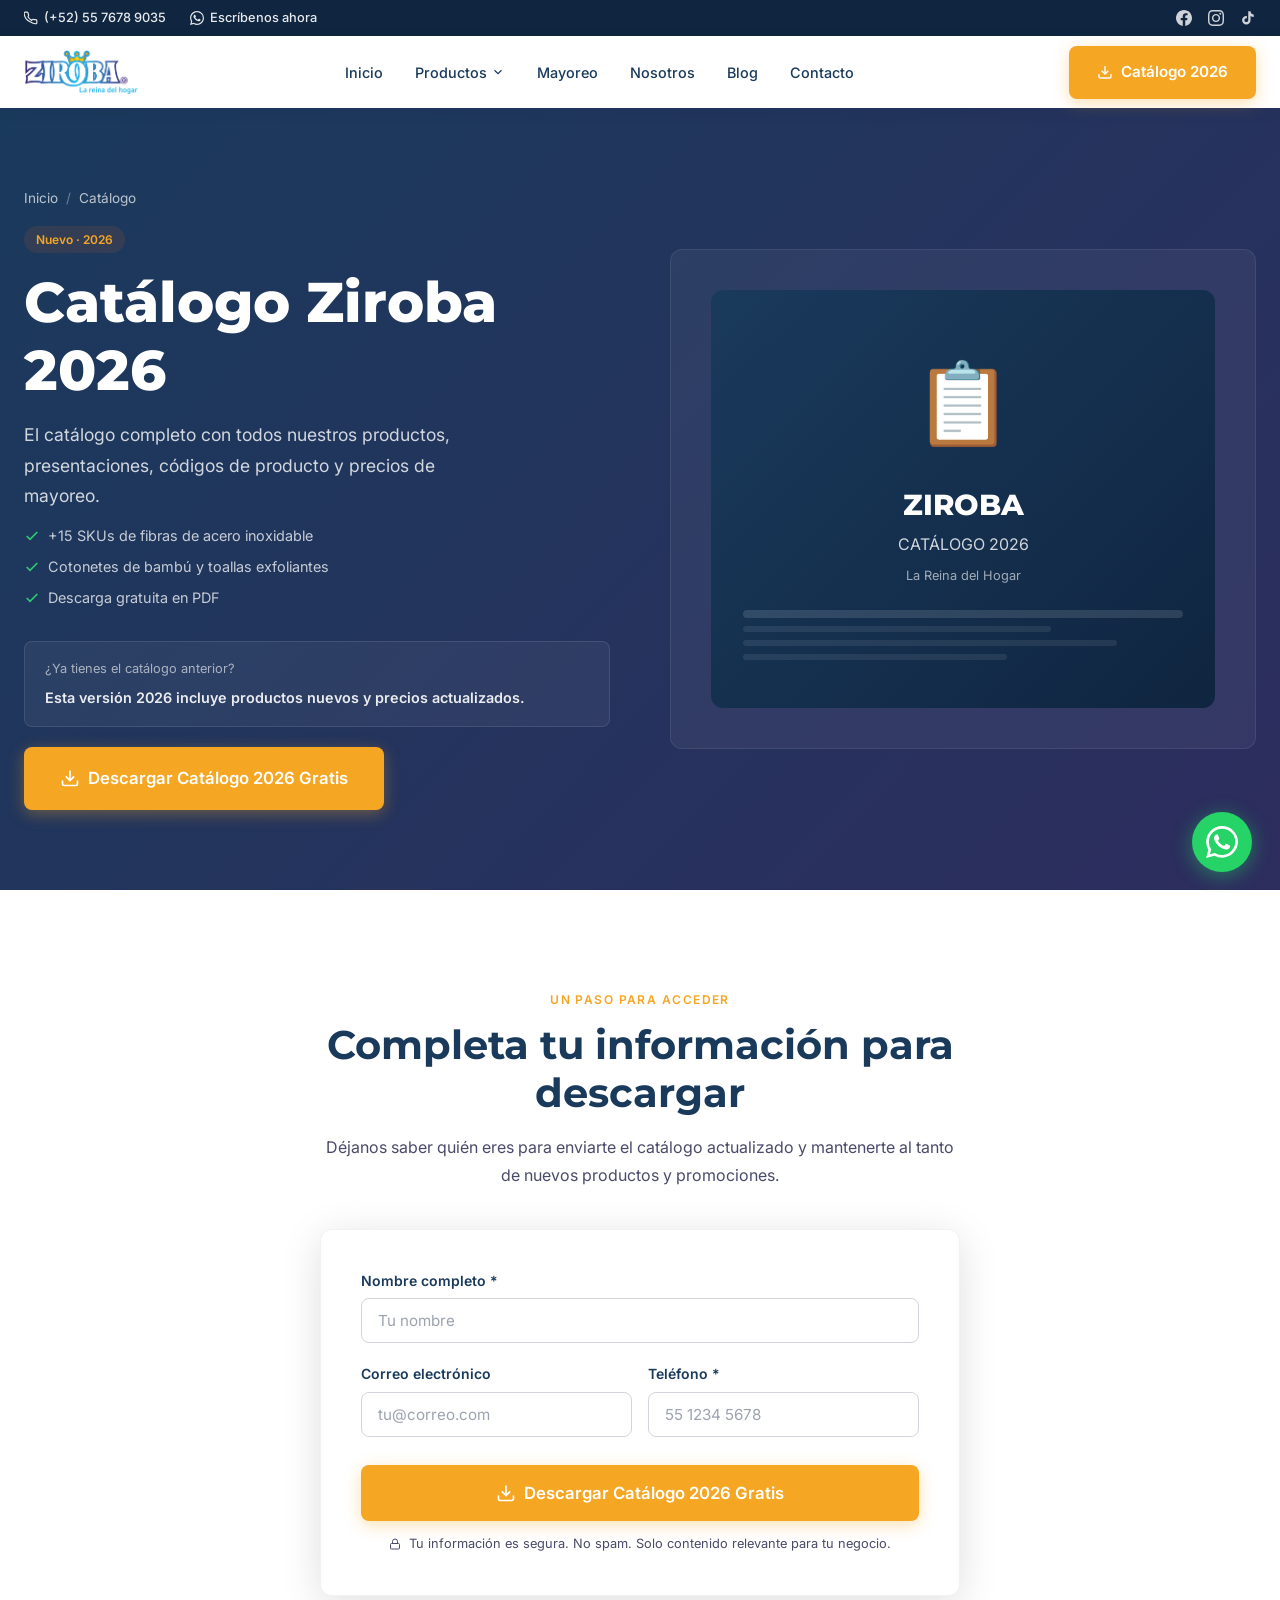
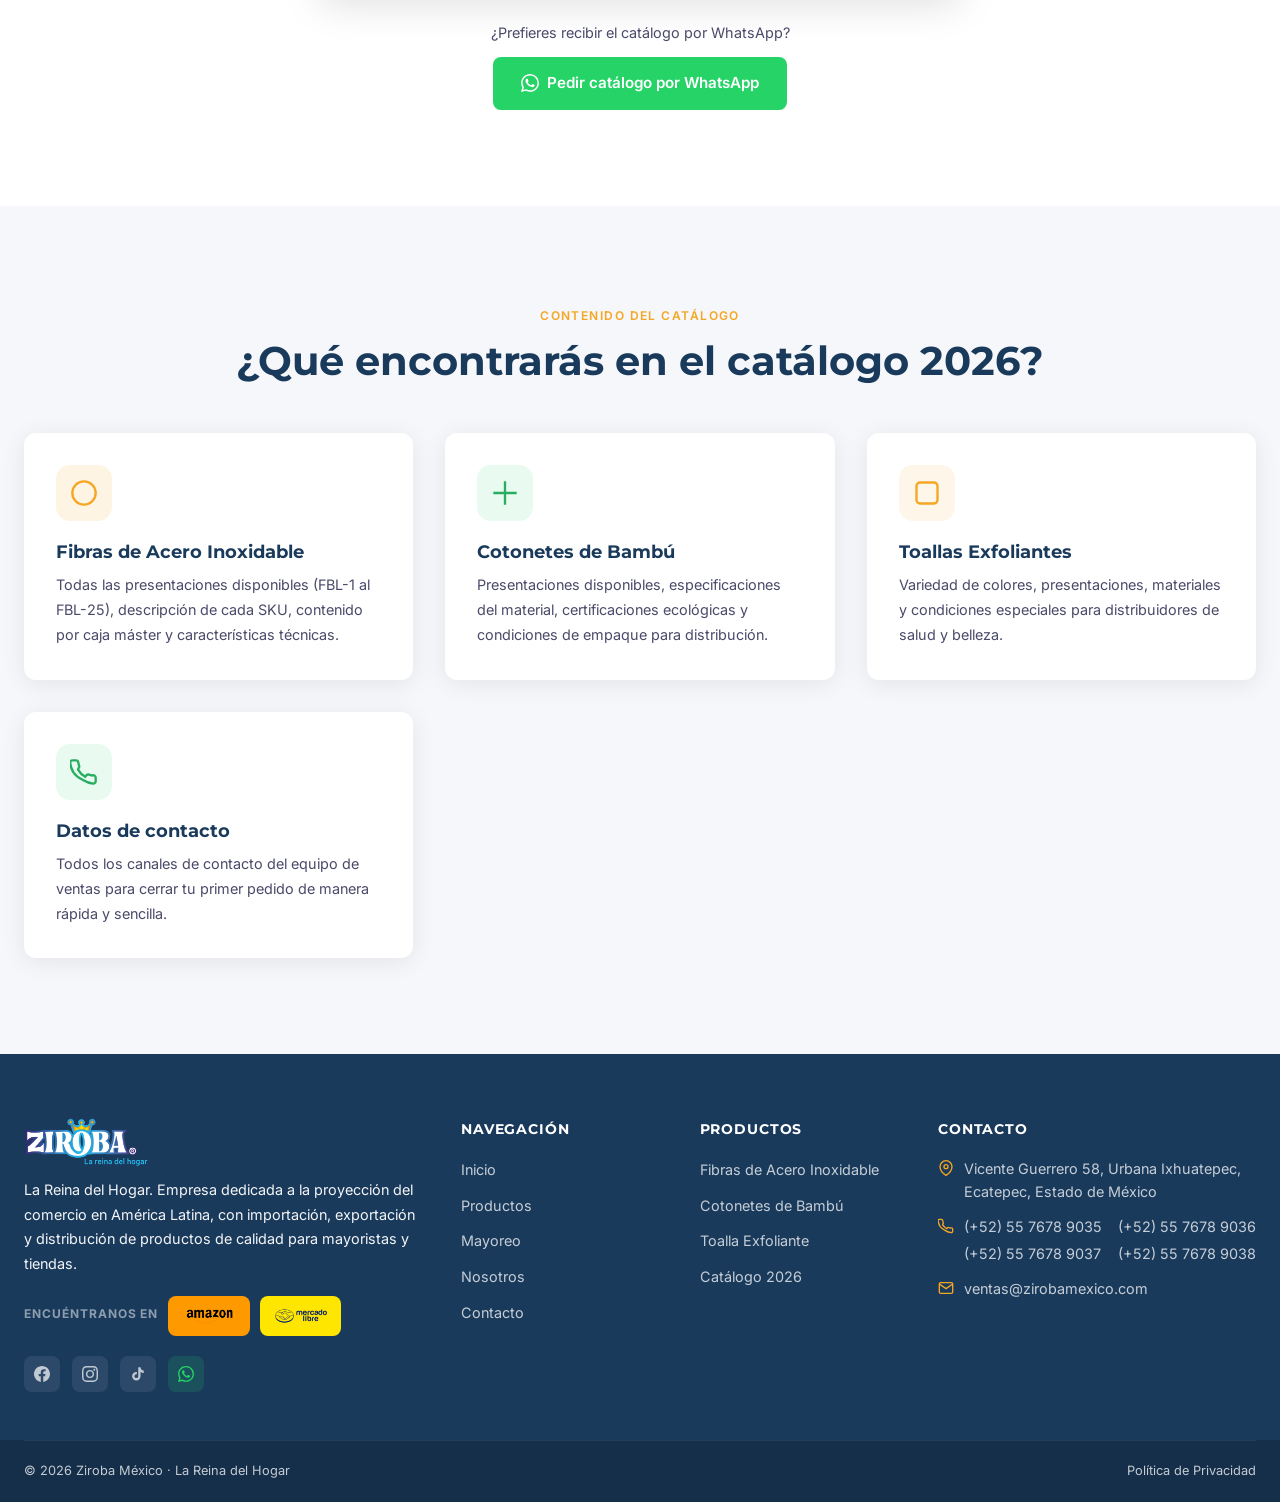
==== commit da4a0809: "muestra" ====
--- a/catalogo.html
+++ b/catalogo.html
@@ -203,16 +203,6 @@
           <h3 class="feature-card__title">Toallas Exfoliantes</h3>
           <p class="feature-card__text">Variedad de colores, presentaciones, materiales y condiciones especiales para distribuidores de salud y belleza.</p>
         </div>
-        <div class="feature-card reveal">
-          <div class="feature-card__icon" style="background:rgba(245,166,35,.1);color:var(--orange);"><svg xmlns="http://www.w3.org/2000/svg" viewBox="0 0 24 24" fill="none" stroke="currentColor" stroke-width="2"><line x1="12" y1="1" x2="12" y2="23"/><path d="M17 5H9.5a3.5 3.5 0 000 7h5a3.5 3.5 0 010 7H6"/></svg></div>
-          <h3 class="feature-card__title">Precios de mayoreo</h3>
-          <p class="feature-card__text">Escalas de precios por volumen para que puedas calcular tu margen de ganancia y hacer una cotización rápida.</p>
-        </div>
-        <div class="feature-card reveal reveal-delay-1">
-          <div class="feature-card__icon"><svg xmlns="http://www.w3.org/2000/svg" viewBox="0 0 24 24" fill="none" stroke="currentColor" stroke-width="2"><rect x="1" y="3" width="15" height="13"/><polygon points="16 8 20 8 23 11 23 16 16 16 16 8"/><circle cx="5.5" cy="18.5" r="2.5"/><circle cx="18.5" cy="18.5" r="2.5"/></svg></div>
-          <h3 class="feature-card__title">Condiciones de envío</h3>
-          <p class="feature-card__text">Plazos, cobertura geográfica, pedido mínimo y opciones de pago disponibles para distribuidores.</p>
-        </div>
         <div class="feature-card reveal reveal-delay-2">
           <div class="feature-card__icon" style="background:rgba(46,204,113,.1);color:#27ae60;"><svg xmlns="http://www.w3.org/2000/svg" viewBox="0 0 24 24" fill="none" stroke="currentColor" stroke-width="2"><path d="M22 16.92v3a2 2 0 01-2.18 2 19.79 19.79 0 01-8.63-3.07A19.5 19.5 0 013.07 12.5 19.79 19.79 0 01.12 4 2 2 0 012.1 2h3a2 2 0 012 1.72c.127.96.361 1.903.7 2.81a2 2 0 01-.45 2.11L6.91 9.91a16 16 0 006.17 6.17l1.08-1.34a2 2 0 012.11-.45c.907.339 1.85.573 2.81.7A2 2 0 0122 16.92z"/></svg></div>
           <h3 class="feature-card__title">Datos de contacto</h3>
